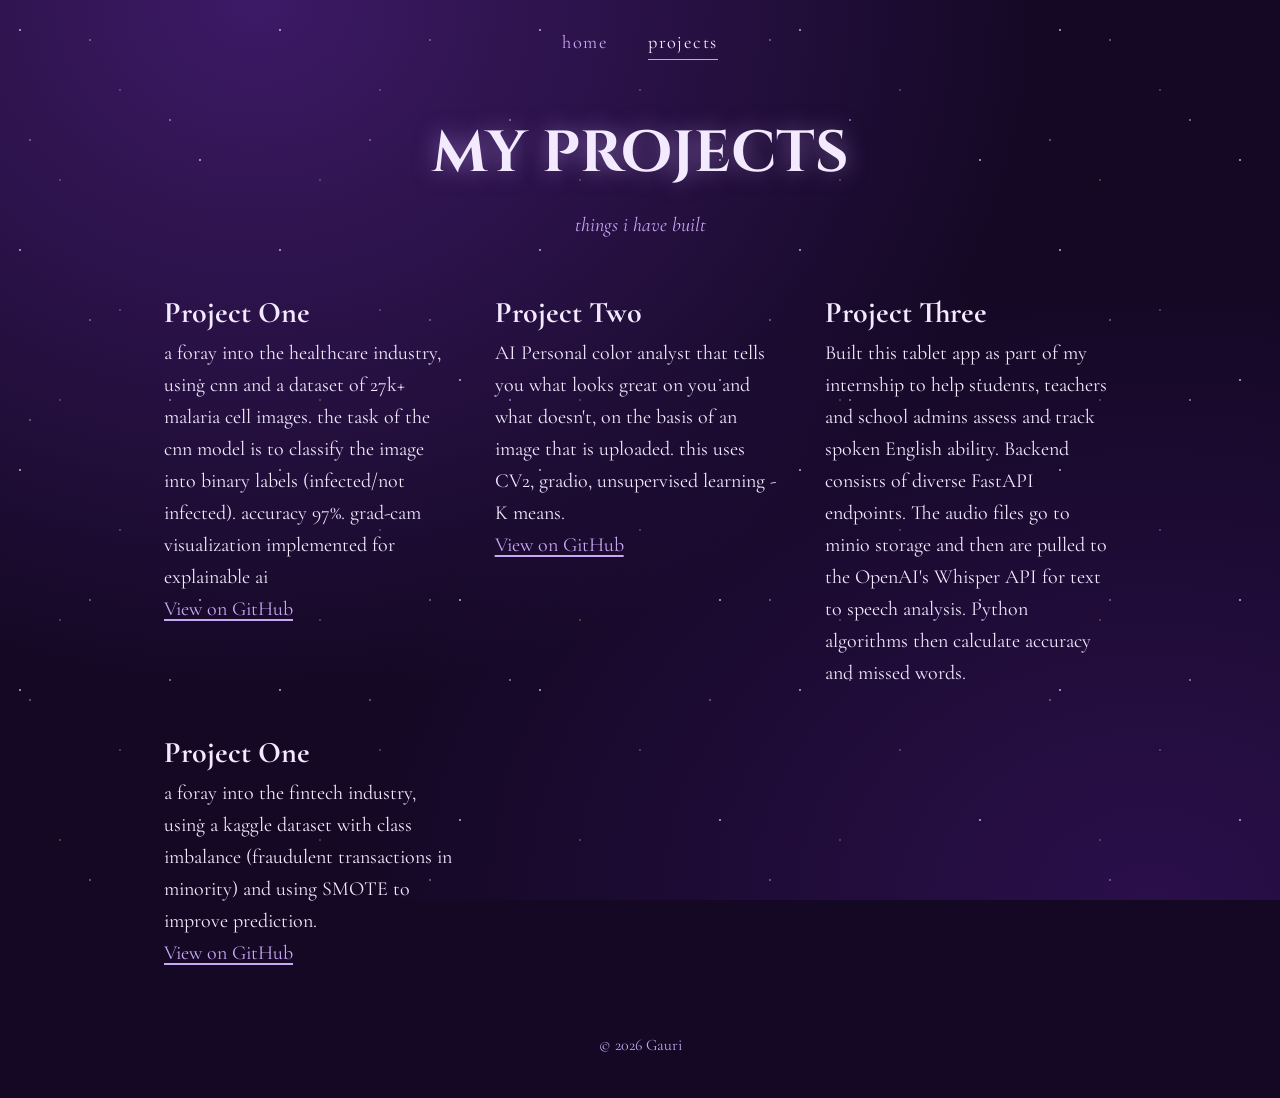
==== projects.html @ 87517b66 "Add files via upload" ====
<!DOCTYPE html>
<html lang="en">
<head>
  <meta charset="UTF-8">
  <meta name="viewport" content="width=device-width, initial-scale=1">
  <title>projects | gauri</title>
  <link rel="preconnect" href="https://fonts.googleapis.com">
  <link rel="preconnect" href="https://fonts.gstatic.com" crossorigin>
  <link href="https://fonts.googleapis.com/css2?family=Cinzel+Decorative:wght@400;700&family=Cormorant+Garamond:ital,wght@0,400;0,600;1,400&display=swap" rel="stylesheet">
  <link rel="stylesheet" href="style.css">
</head>
<body>
  <header>
    <nav class="nav" aria-label="Main">
      <a href="index.html">home</a>
      <a href="projects.html" aria-current="page">projects</a>
    </nav>
  </header>

  <main>
    <div class="page-title">
      <h1>my projects</h1>
      <p>things i have built</p>
    </div>

    <div class="grid">

      <!-- ===== PROJECT CARD: copy this whole block for each new project ===== -->
      <article class="Malaria Infection Detector for RBC Images | Deep Learning, CNN">
       
        <div class="body">
          <h2>Project One</h2>
          <p>a foray into the healthcare industry, using cnn and a dataset of 27k+ malaria cell images. the task of the cnn model is to classify the image into binary labels (infected/not infected). accuracy 97%. grad-cam visualization implemented for explainable ai</p>
          <a href="https://github.com/gauriv7/Malaria-Testing-CNN">View on GitHub</a>
        </div>
      </article>
      <!-- ===== END PROJECT CARD ===== -->

      <article class="Personal Stylist Engine | Mediapipe, OpenCV, Gradio">
        
        <div class="body">
          <h2>Project Two</h2>
          <p>AI Personal color analyst that tells you what looks great on you and what doesn't, on the basis of an image that is uploaded. this uses CV2, gradio, unsupervised learning - K means.</p>
          <a href="https://github.com/gauriv7/AI-Personal-Color-Analysis-Engine">View on GitHub</a>
        </div>
      </article>

      <article class="Reading Assessment and Correction App | OpenAI Whisper, Android Studio, Flutter, PostgreSQL, FastAPI">
        
        <div class="body">
          <h2>Project Three</h2>
          <p>Built this tablet app as part of my internship to help students, teachers and school admins assess and track spoken English ability. Backend consists of diverse FastAPI endpoints. The audio files go to minio storage and then are pulled to the OpenAI's Whisper API for text to speech analysis. Python algorithms then calculate accuracy and missed words.</p>
    
        </div>
      </article>

      <article class="Credit Card Fraud Detection | ML (Random Forest)">
       
        <div class="body">
          <h2>Project One</h2>
          <p>a foray into the fintech industry, using a kaggle dataset with class imbalance (fraudulent transactions in minority) and using SMOTE to improve prediction.</p>
          <a href="https://github.com/gauriv7/Credit-Card-Fraud-Detection">View on GitHub</a>
        </div>
      </article>

    </div>
  </main>

  <footer>&copy; 2026 Gauri</footer>
</body>
</html>
---- style.css ----
/* ---------- Palette & fonts ---------- */
:root {
  --night: #140824;      /* deepest aubergine */
  --plum: #2b1247;       /* panels */
  --amethyst: #6b3fa0;   /* borders, hover */
  --lilac: #c9a7f5;      /* soft text, links */
  --moon: #f3eaff;       /* main text */
  --gold: #d9b26f;       /* small accents */
}

* { box-sizing: border-box; margin: 0; padding: 0; }

html { scroll-behavior: smooth; }

body {
  min-height: 100vh;
  font-family: "Cormorant Garamond", Georgia, serif;
  font-size: 1.25rem;
  line-height: 1.6;
  color: var(--moon);
  background:
    radial-gradient(ellipse at 20% 0%, #3d1a66 0%, transparent 55%),
    radial-gradient(ellipse at 90% 100%, #2a0f4a 0%, transparent 50%),
    var(--night);
  background-attachment: fixed;
  overflow-x: hidden;
}

/* Twinkling stars (pure CSS) */
body::before, body::after {
  content: "";
  position: fixed;
  inset: 0;
  pointer-events: none;
  z-index: 0;
  background-repeat: repeat;
}
body::before {
  background-image:
    radial-gradient(1.5px 1.5px at 20px 30px, #fff, transparent),
    radial-gradient(1px 1px at 120px 90px, var(--lilac), transparent),
    radial-gradient(1.5px 1.5px at 200px 160px, #fff, transparent),
    radial-gradient(1px 1px at 60px 180px, var(--gold), transparent);
  background-size: 260px 220px;
  animation: twinkle 6s ease-in-out infinite alternate;
}
body::after {
  background-image:
    radial-gradient(1px 1px at 90px 40px, #fff, transparent),
    radial-gradient(1.5px 1.5px at 170px 120px, var(--lilac), transparent),
    radial-gradient(1px 1px at 30px 140px, #fff, transparent);
  background-size: 340px 280px;
  animation: twinkle 9s ease-in-out infinite alternate-reverse;
}
@keyframes twinkle { from { opacity: .35; } to { opacity: 1; } }

main, header, footer { position: relative; z-index: 1; }

a { color: var(--lilac); text-underline-offset: 4px; }
a:hover { color: var(--gold); }
a:focus-visible, button:focus-visible {
  outline: 2px solid var(--gold);
  outline-offset: 3px;
}

/* ---------- Navigation ---------- */
.nav {
  display: flex;
  justify-content: center;
  gap: 2.5rem;
  padding: 1.75rem 1rem 0;
  font-size: 1.15rem;
  letter-spacing: .08em;
}
.nav a { text-decoration: none; color: var(--lilac); padding-bottom: 2px; border-bottom: 1px solid transparent; }
.nav a:hover, .nav a[aria-current="page"] { color: var(--moon); border-bottom-color: var(--gold); }

/* ---------- Home hero ---------- */
.hero {
  display: flex;
  flex-direction: column;
  align-items: center;
  text-align: center;
  padding: 4rem 1.25rem 2rem;
}

.moon {
  width: 110px;
  height: 110px;
  border-radius: 50%;
  background: transparent;
  box-shadow: inset -28px -6px 0 0 var(--moon), 0 0 40px 6px rgba(201, 167, 245, .35);
  transform: rotate(-12deg);
  margin-bottom: 1.5rem;
  animation: rise 1.6s ease-out both;
}
@keyframes rise { from { opacity: 0; transform: translateY(18px) rotate(-12deg); } to { opacity: 1; transform: translateY(0) rotate(-12deg); } }

.hero h1 {
  font-family: "Cinzel Decorative", "Cormorant Garamond", serif;
  font-weight: 700;
  font-size: clamp(3.5rem, 14vw, 8rem);
  line-height: 1;
  letter-spacing: .06em;
  color: var(--moon);
  text-shadow: 0 0 28px rgba(201, 167, 245, .55), 0 0 2px var(--gold);
}

.tagline {
  margin-top: 1rem;
  max-width: 32ch;
  font-style: italic;
  color: var(--lilac);
  font-size: 1.4rem;
}

.btn {
  display: inline-block;
  margin-top: 2rem;
  padding: .7rem 2.2rem;
  border: 1px solid var(--gold);
  border-radius: 999px;
  color: var(--moon);
  text-decoration: none;
  font-size: 1.15rem;
  letter-spacing: .06em;
  background: rgba(107, 63, 160, .25);
  transition: background .25s, box-shadow .25s;
}
.btn:hover { background: rgba(107, 63, 160, .6); box-shadow: 0 0 22px rgba(217, 178, 111, .35); color: var(--moon); }

/* ---------- Contact box ---------- */
.contact {
  width: min(92%, 420px);
  margin: 3rem auto 4rem;
  padding: 1.5rem 1.75rem;
  border: 1px solid var(--amethyst);
  border-radius: 18px;
  background: rgba(43, 18, 71, .75);
  text-align: center;
}
.contact h2 {
  font-family: "Cinzel Decorative", serif;
  font-size: 1.2rem;
  font-weight: 400;
  margin-bottom: .75rem;
  color: var(--gold);
}
.contact ul { list-style: none; font-size: 1.1rem; }
.contact li + li { margin-top: .25rem; }

/* ---------- Projects page ---------- */
.page-title {
  text-align: center;
  padding: 3rem 1rem 1rem;
}
.page-title h1 {
  font-family: "Cinzel Decorative", serif;
  font-size: clamp(2.2rem, 7vw, 3.6rem);
  text-shadow: 0 0 22px rgba(201, 167, 245, .5);
}
.page-title p { color: var(--lilac); font-style: italic; margin-top: .5rem; }

.grid {
  display: grid;
  grid-template-columns: repeat(auto-fit, minmax(260px, 1fr));
  gap: 2.5rem;
  max-width: 1000px;
  margin: 2rem auto 4rem;
  padding: 0 1.5rem;
}

/* each project sits in an arched window */
.project {
  display: flex;
  flex-direction: column;
  background: var(--plum);
  border: 1px solid var(--amethyst);
  border-radius: 140px 140px 14px 14px;
  overflow: hidden;
  transition: box-shadow .3s, border-color .3s;
}
.project:hover { border-color: var(--gold); box-shadow: 0 0 30px rgba(201, 167, 245, .25); }

.project img {
  width: 100%;
  aspect-ratio: 4 / 3;
  object-fit: cover;
  display: block;
  background: linear-gradient(160deg, #4a2480, #1d0b33);  /* shows if image is missing */
}
.project .body { padding: 1.25rem 1.5rem 1.6rem; }
.project h2 { font-size: 1.5rem; font-weight: 600; margin-bottom: .4rem; }
.project p { font-size: 1.1rem; color: #e2d3f7; margin-bottom: 1rem; }

footer { text-align: center; padding: 0 1rem 2.5rem; color: var(--lilac); font-size: 1rem; }

@media (prefers-reduced-motion: reduce) {
  body::before, body::after, .moon { animation: none; }
  html { scroll-behavior: auto; }
}
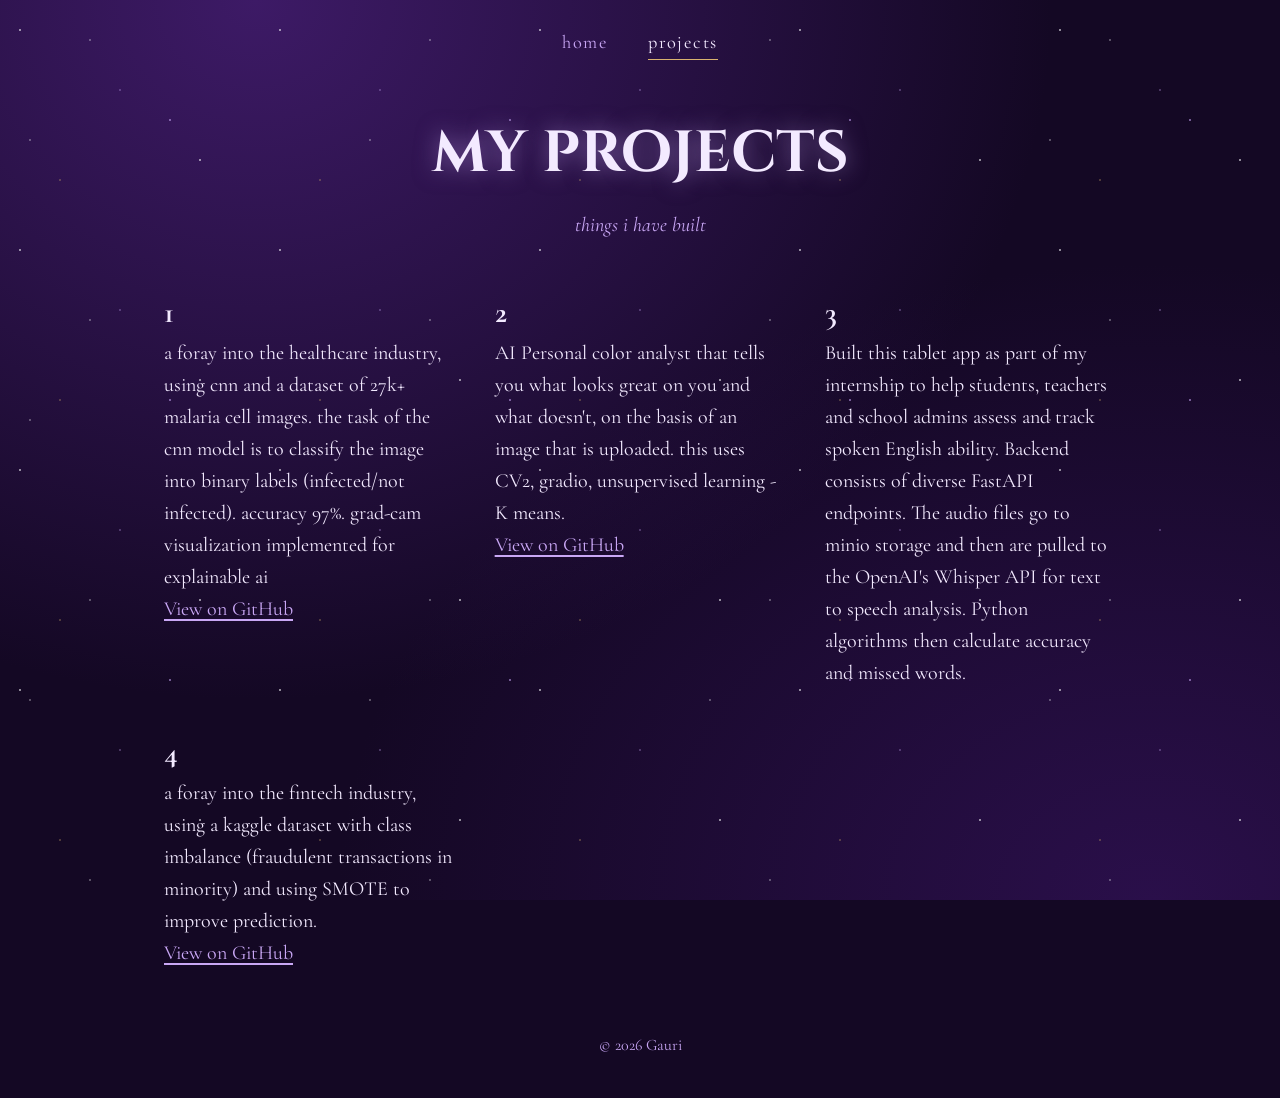
==== commit cf598e06: "Update projects.html" ====
--- a/projects.html
+++ b/projects.html
@@ -29,7 +29,7 @@
       <article class="Malaria Infection Detector for RBC Images | Deep Learning, CNN">
        
         <div class="body">
-          <h2>Project One</h2>
+          <h2>1</h2>
           <p>a foray into the healthcare industry, using cnn and a dataset of 27k+ malaria cell images. the task of the cnn model is to classify the image into binary labels (infected/not infected). accuracy 97%. grad-cam visualization implemented for explainable ai</p>
           <a href="https://github.com/gauriv7/Malaria-Testing-CNN">View on GitHub</a>
         </div>
@@ -39,7 +39,7 @@
       <article class="Personal Stylist Engine | Mediapipe, OpenCV, Gradio">
         
         <div class="body">
-          <h2>Project Two</h2>
+          <h2>2</h2>
           <p>AI Personal color analyst that tells you what looks great on you and what doesn't, on the basis of an image that is uploaded. this uses CV2, gradio, unsupervised learning - K means.</p>
           <a href="https://github.com/gauriv7/AI-Personal-Color-Analysis-Engine">View on GitHub</a>
         </div>
@@ -48,7 +48,7 @@
       <article class="Reading Assessment and Correction App | OpenAI Whisper, Android Studio, Flutter, PostgreSQL, FastAPI">
         
         <div class="body">
-          <h2>Project Three</h2>
+          <h2>3</h2>
           <p>Built this tablet app as part of my internship to help students, teachers and school admins assess and track spoken English ability. Backend consists of diverse FastAPI endpoints. The audio files go to minio storage and then are pulled to the OpenAI's Whisper API for text to speech analysis. Python algorithms then calculate accuracy and missed words.</p>
     
         </div>
@@ -57,7 +57,7 @@
       <article class="Credit Card Fraud Detection | ML (Random Forest)">
        
         <div class="body">
-          <h2>Project One</h2>
+          <h2>4</h2>
           <p>a foray into the fintech industry, using a kaggle dataset with class imbalance (fraudulent transactions in minority) and using SMOTE to improve prediction.</p>
           <a href="https://github.com/gauriv7/Credit-Card-Fraud-Detection">View on GitHub</a>
         </div>
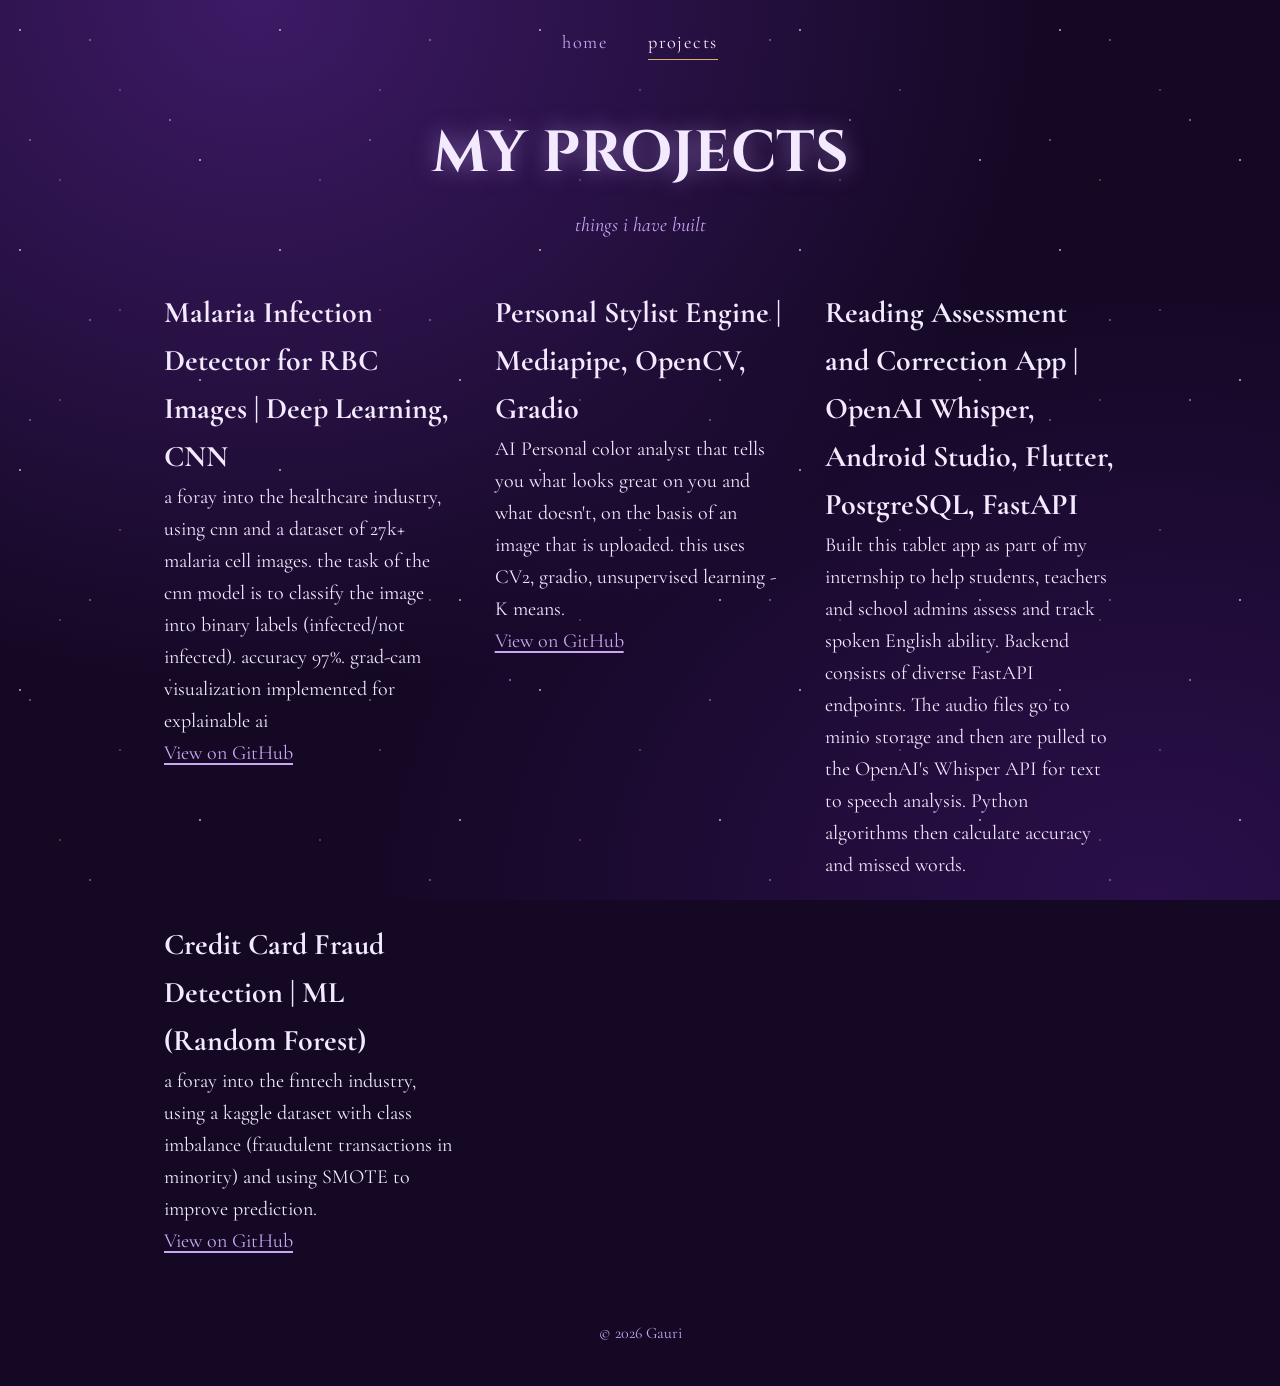
==== commit 93f5eca8: "Update projects.html" ====
--- a/projects.html
+++ b/projects.html
@@ -29,7 +29,7 @@
       <article class="Malaria Infection Detector for RBC Images | Deep Learning, CNN">
        
         <div class="body">
-          <h2>1</h2>
+          <h2>Malaria Infection Detector for RBC Images | Deep Learning, CNN</h2>
           <p>a foray into the healthcare industry, using cnn and a dataset of 27k+ malaria cell images. the task of the cnn model is to classify the image into binary labels (infected/not infected). accuracy 97%. grad-cam visualization implemented for explainable ai</p>
           <a href="https://github.com/gauriv7/Malaria-Testing-CNN">View on GitHub</a>
         </div>
@@ -39,7 +39,7 @@
       <article class="Personal Stylist Engine | Mediapipe, OpenCV, Gradio">
         
         <div class="body">
-          <h2>2</h2>
+          <h2>Personal Stylist Engine | Mediapipe, OpenCV, Gradio</h2>
           <p>AI Personal color analyst that tells you what looks great on you and what doesn't, on the basis of an image that is uploaded. this uses CV2, gradio, unsupervised learning - K means.</p>
           <a href="https://github.com/gauriv7/AI-Personal-Color-Analysis-Engine">View on GitHub</a>
         </div>
@@ -48,7 +48,7 @@
       <article class="Reading Assessment and Correction App | OpenAI Whisper, Android Studio, Flutter, PostgreSQL, FastAPI">
         
         <div class="body">
-          <h2>3</h2>
+          <h2>Reading Assessment and Correction App | OpenAI Whisper, Android Studio, Flutter, PostgreSQL, FastAPI</h2>
           <p>Built this tablet app as part of my internship to help students, teachers and school admins assess and track spoken English ability. Backend consists of diverse FastAPI endpoints. The audio files go to minio storage and then are pulled to the OpenAI's Whisper API for text to speech analysis. Python algorithms then calculate accuracy and missed words.</p>
     
         </div>
@@ -57,7 +57,7 @@
       <article class="Credit Card Fraud Detection | ML (Random Forest)">
        
         <div class="body">
-          <h2>4</h2>
+          <h2>Credit Card Fraud Detection | ML (Random Forest)</h2>
           <p>a foray into the fintech industry, using a kaggle dataset with class imbalance (fraudulent transactions in minority) and using SMOTE to improve prediction.</p>
           <a href="https://github.com/gauriv7/Credit-Card-Fraud-Detection">View on GitHub</a>
         </div>
